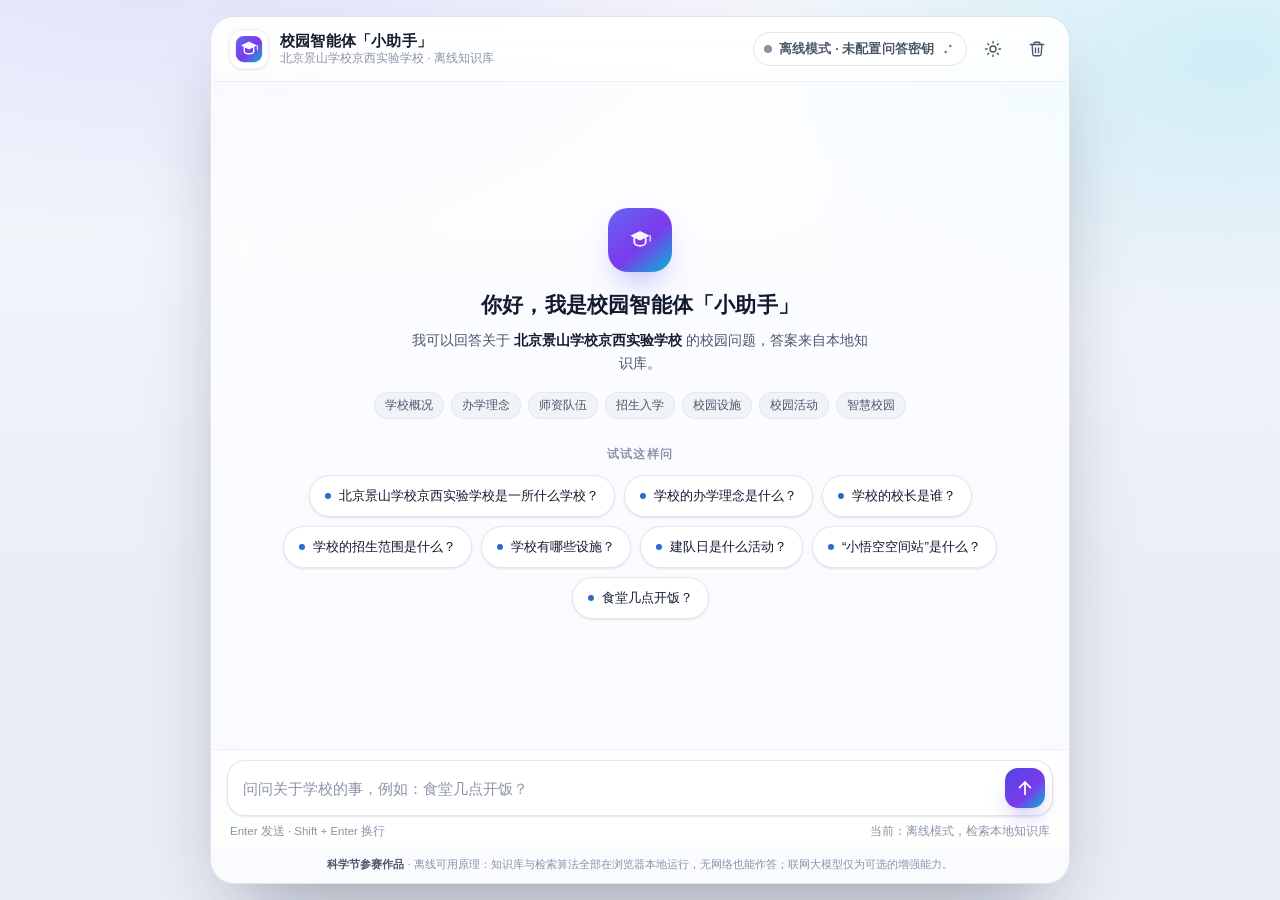
==== docs/index.html @ 0a1b8798 "feat: 新增完整的校园智能体「小助手」项目代码和文档" ====
<!doctype html>
<html lang="zh-CN">
<head>
  <meta charset="utf-8">
  <meta name="viewport" content="width=device-width, initial-scale=1, viewport-fit=cover">
  <meta name="color-scheme" content="light dark">
  <title>校园智能体「小助手」· 科学节演示</title>
  <meta name="description" content="校园智能体「小助手」：离线优先的校园问答演示，科学节参赛作品。">
  <!-- 内联 SVG favicon，无任何外部资源 -->
  <link rel="icon" href="data:image/svg+xml,%3Csvg%20xmlns='http://www.w3.org/2000/svg'%20viewBox='0%200%2032%2032'%3E%3Crect%20width='32'%20height='32'%20rx='9'%20fill='%234f46e5'/%3E%3Cpath%20d='M16%207%206.5%2011.6%2016%2016.2l9.5-4.6L16%207Z'%20fill='%23fff'/%3E%3Cpath%20d='M10.5%2014v4.1c0%201.9%202.5%203.4%205.5%203.4s5.5-1.5%205.5-3.4V14'%20fill='none'%20stroke='%23fff'%20stroke-width='1.6'%20stroke-linecap='round'/%3E%3C/svg%3E">
  <link rel="stylesheet" href="assets/app.css">
</head>
<body>

<!-- ============ 应用主体（桌面端居中卡片，移动端铺满） ============ -->
<div class="app" id="app">

  <!-- ---------- 品牌头 ---------- -->
  <header class="topbar">
    <div class="brand">
      <span class="logo" aria-hidden="true">
        <svg viewBox="0 0 32 32" width="28" height="28" role="img" aria-label="校园智能体标志">
          <defs>
            <linearGradient id="lgLogo" x1="0" y1="0" x2="1" y2="1">
              <stop offset="0" stop-color="#6366f1"/>
              <stop offset="0.55" stop-color="#7c3aed"/>
              <stop offset="1" stop-color="#06b6d4"/>
            </linearGradient>
          </defs>
          <rect x="1" y="1" width="30" height="30" rx="9" fill="url(#lgLogo)"/>
          <path d="M16 7.5 6.8 12l9.2 4.5 9.2-4.5L16 7.5Z" fill="#fff" fill-opacity=".96"/>
          <path d="M10.6 14.2v4c0 1.9 2.4 3.3 5.4 3.3s5.4-1.4 5.4-3.3v-4" fill="none" stroke="#fff" stroke-width="1.6" stroke-linecap="round" stroke-linejoin="round" stroke-opacity=".96"/>
          <path d="M25.6 12.2v4.6" stroke="#fff" stroke-width="1.6" stroke-linecap="round" stroke-opacity=".75"/>
        </svg>
      </span>
      <span class="brand-text">
        <strong class="brand-name">校园智能体「小助手」</strong>
        <span class="brand-sub" id="brandSub">正在读取知识库…</span>
      </span>
    </div>

    <div class="top-actions">
      <!-- 模式徽章：点击打开设置面板（演示重点） -->
      <button class="badge" id="modeBadge" data-status="no_key" type="button"
              title="点击填写 API Key / 查看联网状态" aria-haspopup="dialog">
        <span class="dot" aria-hidden="true"></span>
        <span class="badge-text" id="modeBadgeText">离线模式 · 未配置问答密钥</span>
        <svg class="badge-cog" viewBox="0 0 24 24" width="14" height="14" aria-hidden="true">
          <path d="M4 7h9"/><path d="M19 7h1"/><circle cx="16" cy="7" r="2.2"/>
          <path d="M4 17h1"/><path d="M11 17h9"/><circle cx="8" cy="17" r="2.2"/>
        </svg>
      </button>

      <button class="icon-btn" id="themeBtn" type="button" title="切换主题" aria-label="切换深浅主题">
        <svg class="ico-sun" viewBox="0 0 24 24" width="18" height="18" aria-hidden="true">
          <circle cx="12" cy="12" r="4"/>
          <path d="M12 2v2M12 20v2M4.9 4.9l1.4 1.4M17.7 17.7l1.4 1.4M2 12h2M20 12h2M4.9 19.1l1.4-1.4M17.7 6.3l1.4-1.4"/>
        </svg>
        <svg class="ico-moon" viewBox="0 0 24 24" width="18" height="18" aria-hidden="true">
          <path d="M21 12.8A9 9 0 1 1 11.2 3a7 7 0 0 0 9.8 9.8Z"/>
        </svg>
      </button>

      <button class="icon-btn" id="clearBtn" type="button" title="清空对话" aria-label="清空对话">
        <svg viewBox="0 0 24 24" width="18" height="18" aria-hidden="true">
          <path d="M3 6h18"/><path d="M8 6V4.5A1.5 1.5 0 0 1 9.5 3h5A1.5 1.5 0 0 1 16 4.5V6"/>
          <path d="M18.5 6l-.9 13.1A2 2 0 0 1 15.6 21H8.4a2 2 0 0 1-2-1.9L5.5 6"/>
          <path d="M10 10.5v6.5M14 10.5v6.5"/>
        </svg>
      </button>
    </div>
  </header>

  <!-- ---------- 环境提示条（file:// 或引擎缺失时出现，可关闭） ---------- -->
  <div class="banner" id="envBanner" hidden>
    <svg class="banner-ico" viewBox="0 0 24 24" width="16" height="16" aria-hidden="true">
      <circle cx="12" cy="12" r="9"/><path d="M12 8h.01"/><path d="M12 12v4.5"/>
    </svg>
    <span class="banner-text" id="envBannerText"></span>
    <button class="banner-close" id="envBannerClose" type="button" aria-label="关闭提示">
      <svg viewBox="0 0 24 24" width="14" height="14" aria-hidden="true">
        <path d="M18 6 6 18M6 6l12 12"/>
      </svg>
    </button>
  </div>

  <!-- ---------- 消息流 ---------- -->
  <main class="stream" id="stream" aria-live="polite" aria-label="对话消息">

    <!-- 空状态：欢迎卡 + 快捷提问 -->
    <section class="empty" id="empty">
      <div class="welcome">
        <span class="welcome-mark" aria-hidden="true">
          <svg viewBox="0 0 32 32" width="34" height="34">
            <path d="M16 7.5 6.8 12l9.2 4.5 9.2-4.5L16 7.5Z" fill="currentColor" fill-opacity=".95"/>
            <path d="M10.6 14.2v4c0 1.9 2.4 3.3 5.4 3.3s5.4-1.4 5.4-3.3v-4" fill="none" stroke="currentColor" stroke-width="1.7" stroke-linecap="round" stroke-linejoin="round" stroke-opacity=".95"/>
            <path d="M25.6 12.2v4.6" stroke="currentColor" stroke-width="1.7" stroke-linecap="round" stroke-opacity=".7"/>
          </svg>
        </span>
        <h1 class="welcome-title">你好，我是校园智能体「小助手」</h1>
        <p class="welcome-sub" id="welcomeSub">我可以回答关于学校的校园问题，答案都来自本地知识库。</p>
        <div class="welcome-tags" id="welcomeTags"></div>
      </div>

      <div class="quick-wrap">
        <div class="quick-title">试试这样问</div>
        <div class="quick-list" id="quickList"></div>
      </div>
    </section>

    <!-- 消息容器 -->
    <div class="messages" id="messages"></div>
  </main>

  <!-- ---------- 输入区 ---------- -->
  <form class="composer" id="composer" autocomplete="off">
    <div class="input-wrap">
      <textarea id="input" rows="1" placeholder="问问关于学校的事，例如：食堂几点开饭？"
                aria-label="输入你的问题" maxlength="500"></textarea>
      <button class="send-btn" id="sendBtn" type="submit" title="发送" aria-label="发送">
        <svg viewBox="0 0 24 24" width="20" height="20" aria-hidden="true">
          <path d="M12 19.5V5"/><path d="m5.5 11.5 6.5-6.5 6.5 6.5"/>
        </svg>
      </button>
    </div>
    <div class="composer-hint">
      <span class="hint-keys">Enter 发送 · Shift + Enter 换行</span>
      <span class="hint-mode" id="composerHint"></span>
    </div>
  </form>

  <!-- ---------- 页脚 ---------- -->
  <footer class="foot">
    <span><strong>科学节参赛作品</strong> · 离线可用原理：知识库与检索算法全部在浏览器本地运行，无网络也能作答；联网大模型仅为可选的增强能力。</span>
  </footer>
</div>

<!-- ============ 设置面板 ============ -->
<div class="scrim" id="scrim" aria-hidden="true"></div>

<aside class="panel" id="panel" aria-hidden="true" aria-labelledby="panelTitle">
  <header class="panel-head">
    <h2 class="panel-title" id="panelTitle">联网大模型设置</h2>
    <button class="icon-btn" id="panelClose" type="button" aria-label="关闭设置">
      <svg viewBox="0 0 24 24" width="18" height="18" aria-hidden="true">
        <path d="M18 6 6 18M6 6l12 12"/>
      </svg>
    </button>
  </header>

  <div class="panel-body">
    <div class="panel-status" id="panelStatus"></div>

    <label class="field" for="keyInput">
      <span class="field-label">API Key</span>
      <span class="field-input">
        <input id="keyInput" type="password" autocomplete="off" spellcheck="false"
               placeholder="sk-xxxxxxxxxxxxxxxx" aria-describedby="keyHint">
        <button class="ghost-btn" id="keyReveal" type="button" aria-label="显示或隐藏密钥">
          <svg class="ico-eye" viewBox="0 0 24 24" width="16" height="16" aria-hidden="true">
            <path d="M2 12s3.6-7 10-7 10 7 10 7-3.6 7-10 7-10-7-10-7Z"/><circle cx="12" cy="12" r="3"/>
          </svg>
          <svg class="ico-eye-off" viewBox="0 0 24 24" width="16" height="16" aria-hidden="true">
            <path d="M17.9 17.9A9.8 9.8 0 0 1 12 19c-6.4 0-10-7-10-7a18 18 0 0 1 4.2-5"/>
            <path d="M9.9 4.3A9.6 9.6 0 0 1 12 4c6.4 0 10 7 10 7a18 18 0 0 1-3 3.9"/>
            <path d="M9.9 9.9a3 3 0 0 0 4.2 4.2"/><path d="M3 3l18 18"/>
          </svg>
        </button>
      </span>
    </label>

    <p class="field-hint" id="keyHint">
      Key 只保存在<strong>本机浏览器</strong>（localStorage），不会上传到任何服务器或第三方。
      仅当你点击「测试连接」或发起联网提问时，它才会随该次请求发送给你配置的大模型服务。
    </p>

    <div class="panel-actions">
      <button class="btn btn-primary" id="keyTest" type="button">测试连接</button>
      <button class="btn btn-ghost" id="keyClear" type="button">清除</button>
    </div>

    <div class="probe" id="probeResult" hidden></div>

    <div class="panel-note">
      <p class="note-title">关于两种模式</p>
      <ul class="note-list">
        <li><b>离线模式</b>：检索本地知识库作答，速度快、完全离线，答案带出处与核实标记。</li>
        <li><b>在线模式</b>：把知识库检索结果作为上下文交给大模型润色/补充，适合知识库没有覆盖的问题。</li>
      </ul>
      <p class="note-foot">未通过的密钥不会启用在线模式，徽章会保持灰色或橙色。</p>
    </div>
  </div>
</aside>

<noscript>
  <div class="noscript">本演示需要启用 JavaScript 才能运行。</div>
</noscript>

<!-- 引擎脚本：按契约挂载全局对象；文件缺失或因 file:// 加载失败时页面会优雅降级 -->
<script src="assets/engine-js.js"></script>
<script src="assets/llm-js.js"></script>
<script src="assets/app.js"></script>
</body>
</html>
---- docs/assets/app.css ----
/* ==========================================================================
   校园智能体「小助手」· 演示界面样式
   纯静态、零外部依赖：系统字体栈 + 内联 SVG，无 CDN / 图标字体 / 网络图片
   ========================================================================== */

/* --------------------------------------------------------------------------
   1. 主题变量
   -------------------------------------------------------------------------- */
:root {
  color-scheme: light;

  --bg-0: #e9edf7;
  --bg-1: #f8f9fd;
  --glow-1: rgba(99, 102, 241, .20);
  --glow-2: rgba(6, 182, 212, .16);

  --card: rgba(255, 255, 255, .74);
  --card-solid: #ffffff;
  --surface-2: rgba(255, 255, 255, .62);
  --surface-3: rgba(17, 26, 46, .035);

  --text: #111a2e;
  --text-2: #4b556b;
  --text-3: #8a93a8;

  --line: rgba(17, 26, 46, .10);
  --line-soft: rgba(17, 26, 46, .06);

  --accent: #4f46e5;
  --accent-2: #7c3aed;
  --accent-soft: rgba(79, 70, 229, .10);
  --cyan: #0891b2;

  --ok: #0f9d58;
  --ok-soft: rgba(15, 157, 88, .12);
  --warn: #c2410c;
  --warn-soft: rgba(234, 88, 12, .12);
  --danger: #dc2626;

  --bubble-a: #4f46e5;
  --bubble-b: #7c3aed;

  --shadow-sm: 0 1px 2px rgba(16, 24, 43, .06), 0 1px 3px rgba(16, 24, 43, .05);
  --shadow-md: 0 14px 34px -14px rgba(16, 24, 43, .26);
  --shadow-lg: 0 40px 80px -30px rgba(16, 24, 43, .40);

  --radius: 18px;
  --radius-sm: 12px;
  --radius-lg: 24px;

  --ease: cubic-bezier(.22, .61, .36, 1);
}

/* 深色主题：手动切换时使用 */
:root[data-theme="dark"] {
  color-scheme: dark;

  --bg-0: #05080f;
  --bg-1: #0c1224;
  --glow-1: rgba(99, 102, 241, .30);
  --glow-2: rgba(34, 211, 238, .16);

  --card: rgba(16, 22, 39, .72);
  --card-solid: #121a2e;
  --surface-2: rgba(255, 255, 255, .055);
  --surface-3: rgba(255, 255, 255, .04);

  --text: #e9edf8;
  --text-2: #a7b2c9;
  --text-3: #7b86a0;

  --line: rgba(255, 255, 255, .11);
  --line-soft: rgba(255, 255, 255, .06);

  --accent: #8f90fb;
  --accent-2: #a78bfa;
  --accent-soft: rgba(143, 144, 251, .14);
  --cyan: #22d3ee;

  --ok: #34d399;
  --ok-soft: rgba(52, 211, 153, .14);
  --warn: #fb923c;
  --warn-soft: rgba(251, 146, 60, .14);
  --danger: #f87171;

  --shadow-sm: 0 1px 2px rgba(0, 0, 0, .4);
  --shadow-md: 0 14px 34px -14px rgba(0, 0, 0, .66);
  --shadow-lg: 0 40px 80px -30px rgba(0, 0, 0, .8);
}

/* 跟随系统（用户未手动指定时） */
@media (prefers-color-scheme: dark) {
  :root:not([data-theme="light"]) {
    color-scheme: dark;

    --bg-0: #05080f;
    --bg-1: #0c1224;
    --glow-1: rgba(99, 102, 241, .30);
    --glow-2: rgba(34, 211, 238, .16);

    --card: rgba(16, 22, 39, .72);
    --card-solid: #121a2e;
    --surface-2: rgba(255, 255, 255, .055);
    --surface-3: rgba(255, 255, 255, .04);

    --text: #e9edf8;
    --text-2: #a7b2c9;
    --text-3: #7b86a0;

    --line: rgba(255, 255, 255, .11);
    --line-soft: rgba(255, 255, 255, .06);

    --accent: #8f90fb;
    --accent-2: #a78bfa;
    --accent-soft: rgba(143, 144, 251, .14);
    --cyan: #22d3ee;

    --ok: #34d399;
    --ok-soft: rgba(52, 211, 153, .14);
    --warn: #fb923c;
    --warn-soft: rgba(251, 146, 60, .14);
    --danger: #f87171;

    --shadow-sm: 0 1px 2px rgba(0, 0, 0, .4);
    --shadow-md: 0 14px 34px -14px rgba(0, 0, 0, .66);
    --shadow-lg: 0 40px 80px -30px rgba(0, 0, 0, .8);
  }
}

/* --------------------------------------------------------------------------
   2. 基础
   -------------------------------------------------------------------------- */
*, *::before, *::after { box-sizing: border-box; }

html, body { height: 100%; }

body {
  margin: 0;
  font-family: -apple-system, BlinkMacSystemFont, "Segoe UI", "PingFang SC",
               "Hiragino Sans GB", "Microsoft YaHei", "Noto Sans SC",
               "Source Han Sans SC", "WenQuanYi Micro Hei", Roboto, Helvetica, Arial, sans-serif;
  font-size: 15px;
  line-height: 1.65;
  color: var(--text);
  -webkit-font-smoothing: antialiased;
  -moz-osx-font-smoothing: grayscale;
  text-rendering: optimizeLegibility;

  background-color: var(--bg-0);
  background-image:
    radial-gradient(1100px 560px at 12% -12%, var(--glow-1), transparent 62%),
    radial-gradient(880px 480px at 96% 6%, var(--glow-2), transparent 58%),
    linear-gradient(180deg, var(--bg-1), var(--bg-0) 68%);
  background-attachment: fixed;

  display: flex;
  align-items: center;
  justify-content: center;
  padding: 16px;
}

svg { display: block; }
button { font: inherit; color: inherit; }
input, textarea, button { font-family: inherit; }

::selection { background: var(--accent-soft); }

/* 细腻滚动条 */
.stream { scrollbar-width: thin; scrollbar-color: var(--line) transparent; }
.stream::-webkit-scrollbar,
.quick-list::-webkit-scrollbar,
.cand-list::-webkit-scrollbar { width: 8px; height: 8px; }
.stream::-webkit-scrollbar-thumb,
.quick-list::-webkit-scrollbar-thumb,
.cand-list::-webkit-scrollbar-thumb {
  background: var(--line);
  border-radius: 99px;
}
.stream::-webkit-scrollbar-track,
.quick-list::-webkit-scrollbar-track { background: transparent; }

:focus-visible { outline: 2px solid var(--accent); outline-offset: 2px; border-radius: 6px; }

/* --------------------------------------------------------------------------
   3. 应用外壳
   -------------------------------------------------------------------------- */
.app {
  position: relative;
  display: flex;
  flex-direction: column;
  width: 100%;
  max-width: 860px;
  height: min(100dvh - 32px, 940px);
  background: var(--card);
  border: 1px solid var(--line);
  border-radius: var(--radius-lg);
  box-shadow: var(--shadow-lg);
  -webkit-backdrop-filter: blur(24px) saturate(160%);
  backdrop-filter: blur(24px) saturate(160%);
  overflow: hidden;
}

/* --------------------------------------------------------------------------
   4. 顶部品牌头
   -------------------------------------------------------------------------- */
.topbar {
  flex: 0 0 auto;
  display: flex;
  align-items: center;
  justify-content: space-between;
  gap: 12px;
  padding: 12px 14px 12px 18px;
  border-bottom: 1px solid var(--line-soft);
  background: linear-gradient(180deg, var(--surface-2), transparent);
  -webkit-backdrop-filter: blur(12px);
  backdrop-filter: blur(12px);
  z-index: 3;
}

.brand { display: flex; align-items: center; gap: 11px; min-width: 0; }

.logo {
  flex: 0 0 auto;
  display: grid;
  place-items: center;
  width: 40px; height: 40px;
  border-radius: 13px;
  background: var(--surface-2);
  border: 1px solid var(--line-soft);
  box-shadow: var(--shadow-sm);
}
.logo svg { border-radius: 9px; }

.brand-text { display: flex; flex-direction: column; min-width: 0; line-height: 1.3; }
.brand-name {
  font-size: 15px;
  font-weight: 700;
  letter-spacing: .2px;
  white-space: nowrap;
  overflow: hidden;
  text-overflow: ellipsis;
}
.brand-sub {
  font-size: 12px;
  color: var(--text-3);
  white-space: nowrap;
  overflow: hidden;
  text-overflow: ellipsis;
}

.top-actions { display: flex; align-items: center; gap: 8px; flex: 0 0 auto; }

/* --- 模式徽章 --- */
.badge {
  display: inline-flex;
  align-items: center;
  gap: 7px;
  height: 34px;
  padding: 0 11px 0 10px;
  border-radius: 99px;
  border: 1px solid var(--line);
  background: var(--surface-2);
  cursor: pointer;
  transition: transform .18s var(--ease), box-shadow .22s var(--ease), border-color .22s var(--ease);
  -webkit-backdrop-filter: blur(10px);
  backdrop-filter: blur(10px);
  white-space: nowrap;
}
.badge:hover { transform: translateY(-1px); box-shadow: var(--shadow-md); }

.badge-text { font-size: 12.5px; font-weight: 600; letter-spacing: .1px; }
.badge-cog { opacity: .5; flex: 0 0 auto; transition: opacity .2s; }
.badge:hover .badge-cog { opacity: .9; }

.badge .dot {
  width: 8px; height: 8px;
  border-radius: 50%;
  background: var(--text-3);
  flex: 0 0 auto;
}

/* 灰色：离线 */
.badge[data-status="no_key"],
.badge[data-status="unreachable"] {
  color: var(--text-2);
}
.badge[data-status="no_key"] .dot,
.badge[data-status="unreachable"] .dot { background: var(--text-3); }

/* 橙色：密钥无效 */
.badge[data-status="invalid_key"] {
  color: var(--warn);
  border-color: color-mix(in srgb, var(--warn) 38%, transparent);
  background: var(--warn-soft);
}
.badge[data-status="invalid_key"] .dot {
  background: var(--warn);
  box-shadow: 0 0 0 3px var(--warn-soft);
}

/* 绿色：在线（呼吸光点） */
.badge[data-status="ok"] {
  color: var(--ok);
  border-color: color-mix(in srgb, var(--ok) 40%, transparent);
  background: var(--ok-soft);
}
.badge[data-status="ok"] .dot {
  background: var(--ok);
  animation: breathe 2.4s ease-in-out infinite;
}

/* 检测中 */
.badge[data-status="probing"] { color: var(--text-2); }
.badge[data-status="probing"] .dot { background: var(--cyan); animation: breathe 1.1s ease-in-out infinite; }

@keyframes breathe {
  0%, 100% { box-shadow: 0 0 0 0 currentColor; opacity: 1; }
  50%      { box-shadow: 0 0 0 6px transparent; opacity: .62; }
}

/* --- 图标按钮 --- */
.icon-btn {
  display: grid;
  place-items: center;
  width: 36px; height: 36px;
  border-radius: 11px;
  border: 1px solid transparent;
  background: transparent;
  color: var(--text-2);
  cursor: pointer;
  transition: background .18s var(--ease), color .18s var(--ease), transform .18s var(--ease);
}
.icon-btn:hover { background: var(--surface-3); color: var(--text); }
.icon-btn:active { transform: scale(.94); }
.icon-btn svg { fill: none; stroke: currentColor; stroke-width: 1.8; stroke-linecap: round; stroke-linejoin: round; }

/* 主题按钮图标切换 */
.ico-moon { display: none; }
:root[data-theme="dark"] .ico-sun { display: none; }
:root[data-theme="dark"] .ico-moon { display: block; }
@media (prefers-color-scheme: dark) {
  :root:not([data-theme="light"]) .ico-sun { display: none; }
  :root:not([data-theme="light"]) .ico-moon { display: block; }
}

/* --------------------------------------------------------------------------
   5. 环境提示条
   -------------------------------------------------------------------------- */
.banner {
  flex: 0 0 auto;
  display: flex;
  align-items: flex-start;
  gap: 9px;
  padding: 10px 12px 10px 14px;
  font-size: 12.5px;
  line-height: 1.55;
  color: var(--warn);
  background: var(--warn-soft);
  border-bottom: 1px solid color-mix(in srgb, var(--warn) 22%, transparent);
}
.banner[hidden] { display: none; }
.banner-ico { flex: 0 0 auto; margin-top: 2px; fill: none; stroke: currentColor; stroke-width: 1.9; stroke-linecap: round; stroke-linejoin: round; }
.banner-text { flex: 1 1 auto; }
.banner-text code {
  font-family: ui-monospace, SFMono-Regular, Menlo, Consolas, monospace;
  font-size: 11.6px;
  padding: 1px 5px;
  margin: 0 1px;
  border-radius: 5px;
  background: color-mix(in srgb, var(--warn) 12%, transparent);
  color: inherit;
}
.banner-text b { font-weight: 700; }
.banner-close {
  flex: 0 0 auto;
  display: grid; place-items: center;
  width: 22px; height: 22px;
  border: 0; border-radius: 7px;
  background: transparent; cursor: pointer;
  color: inherit; opacity: .7;
}
.banner-close:hover { background: color-mix(in srgb, var(--warn) 18%, transparent); opacity: 1; }
.banner-close svg { fill: none; stroke: currentColor; stroke-width: 2; stroke-linecap: round; }

/* --------------------------------------------------------------------------
   6. 消息流
   -------------------------------------------------------------------------- */
.stream {
  flex: 1 1 auto;
  min-height: 0;
  overflow-y: auto;
  overflow-x: hidden;
  padding: 18px 18px 8px;
  scroll-behavior: smooth;
}

/* --- 空状态 --- */
.empty {
  display: flex;
  flex-direction: column;
  justify-content: center;
  gap: 26px;
  min-height: 100%;
  padding: 12px 2px 26px;
  animation: fadeUp .5s var(--ease) both;
}
.empty.hidden { display: none; }

.welcome { text-align: center; }

.welcome-mark {
  display: grid;
  place-items: center;
  width: 64px; height: 64px;
  margin: 0 auto 16px;
  border-radius: 20px;
  color: #fff;
  background: linear-gradient(140deg, #6366f1, #7c3aed 55%, #06b6d4);
  box-shadow: 0 18px 34px -16px rgba(99, 102, 241, .8);
}
.welcome-mark svg { fill: none; }

.welcome-title {
  margin: 0 0 8px;
  font-size: 21px;
  font-weight: 700;
  letter-spacing: .2px;
}
.welcome-sub {
  margin: 0 auto;
  max-width: 460px;
  font-size: 13.8px;
  color: var(--text-2);
}
.welcome-sub b { color: var(--text); font-weight: 600; }

.welcome-tags {
  display: flex;
  flex-wrap: wrap;
  justify-content: center;
  gap: 7px;
  margin-top: 16px;
}
.welcome-tag {
  font-size: 11.5px;
  color: var(--text-2);
  padding: 3px 10px;
  border-radius: 99px;
  background: var(--surface-3);
  border: 1px solid var(--line-soft);
}

/* --- 快捷提问 --- */
.quick-wrap { text-align: center; }
.quick-title {
  font-size: 11.5px;
  font-weight: 600;
  letter-spacing: .12em;
  text-transform: uppercase;
  color: var(--text-3);
  margin-bottom: 11px;
}
.quick-list {
  display: flex;
  flex-wrap: wrap;
  justify-content: center;
  gap: 9px;
}
.quick {
  display: inline-flex;
  align-items: center;
  gap: 8px;
  padding: 9px 15px;
  border-radius: 99px;
  border: 1px solid var(--line);
  background: var(--card-solid);
  box-shadow: var(--shadow-sm);
  font-size: 13.4px;
  color: var(--text);
  cursor: pointer;
  transition: transform .18s var(--ease), box-shadow .22s var(--ease), border-color .22s var(--ease), color .18s var(--ease);
}
.quick::before {
  content: "";
  width: 6px; height: 6px;
  border-radius: 50%;
  background: linear-gradient(140deg, var(--accent), var(--cyan));
  flex: 0 0 auto;
}
.quick:hover {
  transform: translateY(-2px);
  border-color: color-mix(in srgb, var(--accent) 42%, transparent);
  box-shadow: var(--shadow-md);
  color: var(--accent);
}
.quick:active { transform: translateY(0); }

/* --------------------------------------------------------------------------
   7. 消息气泡
   -------------------------------------------------------------------------- */
.messages { display: flex; flex-direction: column; gap: 18px; padding-bottom: 6px; }

.msg {
  display: flex;
  gap: 10px;
  max-width: 100%;
  animation: fadeUp .42s var(--ease) both;
}
.msg-user { flex-direction: row-reverse; }

.avatar {
  flex: 0 0 auto;
  display: grid;
  place-items: center;
  width: 32px; height: 32px;
  margin-top: 2px;
  border-radius: 11px;
  color: #fff;
  background: linear-gradient(140deg, #6366f1, #7c3aed 60%, #06b6d4);
  box-shadow: 0 8px 18px -10px rgba(99, 102, 241, .9);
}
.avatar svg { fill: none; }
.avatar.avatar-plain {
  color: var(--text-2);
  background: var(--surface-3);
  box-shadow: none;
  border: 1px solid var(--line-soft);
}

.bubble {
  position: relative;
  min-width: 0;
  max-width: 100%;
  padding: 13px 16px;
  border-radius: var(--radius);
  font-size: 14.4px;
  line-height: 1.72;
  overflow-wrap: anywhere;
}

/* 用户气泡 */
.msg-user .bubble {
  max-width: min(78%, 560px);
  color: #fff;
  background: linear-gradient(135deg, var(--bubble-a), var(--bubble-b));
  border-bottom-right-radius: 6px;
  box-shadow: 0 10px 26px -14px rgba(79, 70, 229, .85);
}

/* 助手气泡 */
.msg-assistant .bubble {
  max-width: min(88%, 620px);
  background: var(--card-solid);
  border: 1px solid var(--line-soft);
  border-bottom-left-radius: 6px;
  box-shadow: var(--shadow-sm);
}

/* 强调（markdown-lite 的【】） */
.bubble .em {
  color: var(--accent);
  font-weight: 600;
  padding: 0 1px;
}

/* 光标 */
.cursor {
  display: inline-block;
  width: 2px;
  height: 1.05em;
  margin-left: 1px;
  vertical-align: -0.16em;
  background: var(--accent);
  border-radius: 2px;
  animation: blink 1s steps(2, start) infinite;
}
@keyframes blink { 0%, 100% { opacity: 1; } 50% { opacity: 0; } }

/* 加载态：三点跳动 */
.loading { display: inline-flex; align-items: center; gap: 9px; color: var(--text-2); font-size: 13.5px; }
.dots { display: inline-flex; gap: 4px; }
.dots i {
  width: 6px; height: 6px;
  border-radius: 50%;
  background: var(--accent);
  animation: dotJump 1.05s infinite ease-in-out;
}
.dots i:nth-child(2) { animation-delay: .16s; }
.dots i:nth-child(3) { animation-delay: .32s; }
@keyframes dotJump {
  0%, 80%, 100% { transform: translateY(0); opacity: .45; }
  40%           { transform: translateY(-4px); opacity: 1; }
}

/* 提示行（notice） */
.notice {
  display: flex;
  align-items: flex-start;
  gap: 7px;
  margin-top: 11px;
  padding: 8px 11px;
  border-radius: var(--radius-sm);
  background: var(--surface-3);
  border: 1px solid var(--line-soft);
  font-size: 12.6px;
  color: var(--text-2);
  line-height: 1.55;
}
.notice svg { flex: 0 0 auto; margin-top: 2px; fill: none; stroke: currentColor; stroke-width: 1.9; stroke-linecap: round; }

/* --------------------------------------------------------------------------
   8. 来源卡片
   -------------------------------------------------------------------------- */
.src-card {
  margin-top: 13px;
  padding: 11px 13px;
  border-radius: var(--radius-sm);
  background: var(--surface-3);
  border: 1px solid var(--line-soft);
}
/* 未核实：显著警示 */
.src-card.unverified {
  background: var(--warn-soft);
  border-color: color-mix(in srgb, var(--warn) 32%, transparent);
}

.src-chips { display: flex; flex-wrap: wrap; gap: 6px; margin-bottom: 9px; }

.chip {
  display: inline-flex;
  align-items: center;
  gap: 4px;
  padding: 2px 9px;
  height: 21px;
  border-radius: 99px;
  font-size: 11.5px;
  font-weight: 600;
  letter-spacing: .15px;
  white-space: nowrap;
  border: 1px solid transparent;
}
.chip svg { fill: none; stroke: currentColor; stroke-width: 2; stroke-linecap: round; stroke-linejoin: round; }

.chip-cat      { color: var(--text-2); background: var(--surface-2); border-color: var(--line); }
.chip-online   { color: var(--accent); background: var(--accent-soft); }
.chip-verified { color: var(--ok); background: var(--ok-soft); }
.chip-warn     { color: var(--warn); background: color-mix(in srgb, var(--warn) 16%, transparent); }
.chip-conf-high { color: var(--ok); background: var(--ok-soft); }
.chip-conf-mid  { color: var(--accent); background: var(--accent-soft); }
.chip-conf-low  { color: var(--text-2); background: var(--surface-2); border-color: var(--line); }

.src-body {
  display: flex;
  align-items: flex-start;
  gap: 8px;
  font-size: 12.4px;
  color: var(--text-2);
  line-height: 1.55;
}
.src-body svg { flex: 0 0 auto; margin-top: 2.5px; fill: none; stroke: currentColor; stroke-width: 1.7; stroke-linecap: round; stroke-linejoin: round; opacity: .8; }
.src-label { font-weight: 600; color: var(--text-3); flex: 0 0 auto; }

/* --------------------------------------------------------------------------
   9. 检索详情（可折叠）
   -------------------------------------------------------------------------- */
.trace {
  margin-top: 9px;
  border-radius: var(--radius-sm);
  border: 1px dashed var(--line);
  background: transparent;
  font-size: 12.4px;
  overflow: hidden;
}
.trace > summary {
  display: flex;
  align-items: center;
  gap: 6px;
  padding: 8px 12px;
  cursor: pointer;
  color: var(--text-3);
  font-weight: 600;
  list-style: none;
  user-select: none;
  transition: color .18s var(--ease), background .18s var(--ease);
}
.trace > summary::-webkit-details-marker { display: none; }
.trace > summary:hover { color: var(--text-2); background: var(--surface-3); }
.trace > summary svg { fill: none; stroke: currentColor; stroke-width: 2; stroke-linecap: round; stroke-linejoin: round; transition: transform .24s var(--ease); }
.trace[open] > summary svg { transform: rotate(180deg); }

.trace-body { padding: 4px 12px 11px; display: flex; flex-direction: column; gap: 9px; }
.trace-row { display: flex; gap: 8px; align-items: flex-start; }
.trace-key { flex: 0 0 52px; color: var(--text-3); font-weight: 600; }
.trace-val { flex: 1 1 auto; min-width: 0; color: var(--text-2); }

.terms { display: flex; flex-wrap: wrap; gap: 5px; }
.term {
  padding: 1px 8px;
  border-radius: 6px;
  background: var(--accent-soft);
  color: var(--accent);
  font-weight: 600;
  font-size: 11.8px;
}
.term-empty { color: var(--text-3); }

.trace-cands { display: flex; flex-direction: column; gap: 5px; width: 100%; }
.trace-cand { display: flex; align-items: center; gap: 8px; }
.trace-cand .q { flex: 1 1 auto; min-width: 0; overflow: hidden; text-overflow: ellipsis; white-space: nowrap; }
.trace-cand .bar {
  flex: 0 0 54px;
  height: 4px;
  border-radius: 99px;
  background: var(--line);
  overflow: hidden;
}
.trace-cand .bar i { display: block; height: 100%; border-radius: 99px; background: linear-gradient(90deg, var(--accent), var(--cyan)); }
.trace-cand .cov { flex: 0 0 40px; text-align: right; font-variant-numeric: tabular-nums; color: var(--text-3); }

/* --------------------------------------------------------------------------
   10. 候选追问 / 升级引导
   -------------------------------------------------------------------------- */
.candidates { margin-top: 13px; }
.cand-title {
  display: flex; align-items: center; gap: 6px;
  font-size: 12.4px; font-weight: 600; color: var(--text-2);
  margin-bottom: 8px;
}
.cand-title svg { fill: none; stroke: currentColor; stroke-width: 1.9; stroke-linecap: round; stroke-linejoin: round; }

.cand-list { display: flex; flex-direction: column; gap: 7px; }

.cand {
  display: flex;
  align-items: center;
  gap: 10px;
  width: 100%;
  text-align: left;
  padding: 9px 12px;
  border-radius: var(--radius-sm);
  border: 1px solid var(--line);
  background: var(--card-solid);
  color: var(--text);
  font-size: 13.4px;
  cursor: pointer;
  transition: transform .16s var(--ease), border-color .2s var(--ease), box-shadow .2s var(--ease);
}
.cand:hover {
  transform: translateX(2px);
  border-color: color-mix(in srgb, var(--accent) 45%, transparent);
  box-shadow: var(--shadow-sm);
}
.cand-q { flex: 1 1 auto; min-width: 0; overflow: hidden; text-overflow: ellipsis; white-space: nowrap; }
.cand-cov {
  flex: 0 0 auto;
  font-size: 11.5px;
  font-weight: 600;
  color: var(--accent);
  background: var(--accent-soft);
  padding: 1px 8px;
  border-radius: 99px;
  font-variant-numeric: tabular-nums;
}
.cand-arrow { flex: 0 0 auto; opacity: .35; }
.cand-arrow svg { fill: none; stroke: currentColor; stroke-width: 2; stroke-linecap: round; stroke-linejoin: round; }

/* 升级到联网大模型 */
.upgrade {
  margin-top: 13px;
  padding-top: 13px;
  border-top: 1px dashed var(--line);
}
.btn-upgrade {
  display: inline-flex;
  align-items: center;
  gap: 9px;
  width: 100%;
  justify-content: center;
  padding: 11px 16px;
  border-radius: var(--radius-sm);
  border: 1px solid transparent;
  color: #fff;
  font-size: 13.8px;
  font-weight: 650;
  cursor: pointer;
  background: linear-gradient(135deg, #4f46e5, #7c3aed 52%, #0891b2);
  box-shadow: 0 14px 28px -16px rgba(79, 70, 229, .95);
  transition: transform .18s var(--ease), box-shadow .24s var(--ease), filter .2s var(--ease);
}
.btn-upgrade:hover { transform: translateY(-2px); box-shadow: 0 20px 34px -16px rgba(79, 70, 229, 1); filter: saturate(1.1); }
.btn-upgrade:active { transform: translateY(0); }
.btn-upgrade svg { fill: none; stroke: currentColor; stroke-width: 1.9; stroke-linecap: round; stroke-linejoin: round; }
.btn-upgrade[disabled] { opacity: .6; cursor: default; transform: none; }
.upgrade-hint { margin: 8px 2px 0; font-size: 11.8px; color: var(--text-3); text-align: center; }

/* --------------------------------------------------------------------------
   11. 错误气泡
   -------------------------------------------------------------------------- */
.msg-assistant .bubble.bubble-error {
  background: var(--warn-soft);
  border-color: color-mix(in srgb, var(--warn) 34%, transparent);
}
.err-title { display: flex; align-items: center; gap: 7px; font-weight: 650; color: var(--warn); margin-bottom: 5px; font-size: 13.6px; }
.err-title svg { fill: none; stroke: currentColor; stroke-width: 1.9; stroke-linecap: round; stroke-linejoin: round; }
.err-body { font-size: 13.4px; color: var(--text-2); }
.err-body code {
  font-family: ui-monospace, SFMono-Regular, Menlo, Consolas, monospace;
  font-size: 12.2px;
  padding: 1px 6px;
  border-radius: 6px;
  background: var(--surface-2);
  border: 1px solid var(--line-soft);
  color: var(--text);
}
.err-actions { margin-top: 10px; display: flex; gap: 8px; flex-wrap: wrap; }
.btn-sm {
  padding: 6px 12px;
  border-radius: 9px;
  border: 1px solid var(--line);
  background: var(--card-solid);
  font-size: 12.6px;
  cursor: pointer;
  transition: border-color .2s, color .2s, transform .16s;
}
.btn-sm:hover { border-color: color-mix(in srgb, var(--accent) 45%, transparent); color: var(--accent); transform: translateY(-1px); }

/* --------------------------------------------------------------------------
   12. 输入区
   -------------------------------------------------------------------------- */
.composer {
  flex: 0 0 auto;
  padding: 10px 16px 8px;
  border-top: 1px solid var(--line-soft);
  background: linear-gradient(0deg, var(--surface-2), transparent);
  -webkit-backdrop-filter: blur(12px);
  backdrop-filter: blur(12px);
}

.input-wrap {
  display: flex;
  align-items: flex-end;
  gap: 9px;
  padding: 7px 7px 7px 15px;
  border-radius: var(--radius);
  border: 1px solid var(--line);
  background: var(--card-solid);
  box-shadow: var(--shadow-sm);
  transition: border-color .2s var(--ease), box-shadow .2s var(--ease);
}
.input-wrap:focus-within {
  border-color: color-mix(in srgb, var(--accent) 55%, transparent);
  box-shadow: 0 0 0 4px var(--accent-soft), var(--shadow-sm);
}

#input {
  flex: 1 1 auto;
  min-width: 0;
  border: 0;
  outline: 0;
  resize: none;
  background: transparent;
  color: var(--text);
  font-size: 14.5px;
  line-height: 1.6;
  padding: 6px 0;
  max-height: 168px;
  overflow-y: auto;
}
#input::placeholder { color: var(--text-3); }

.send-btn {
  flex: 0 0 auto;
  display: grid;
  place-items: center;
  width: 40px; height: 40px;
  border-radius: 13px;
  border: 0;
  color: #fff;
  cursor: pointer;
  background: linear-gradient(135deg, #4f46e5, #7c3aed 60%, #06b6d4);
  box-shadow: 0 12px 24px -12px rgba(79, 70, 229, .95);
  transition: transform .18s var(--ease), box-shadow .22s var(--ease), filter .2s var(--ease), opacity .2s;
}
.send-btn svg { fill: none; stroke: currentColor; stroke-width: 2.1; stroke-linecap: round; stroke-linejoin: round; }
.send-btn:hover { transform: translateY(-2px) scale(1.03); }
.send-btn:active { transform: scale(.95); }
.send-btn:disabled, .composer.busy .send-btn {
  opacity: .5;
  cursor: default;
  transform: none;
  filter: grayscale(.35);
}

.composer-hint {
  display: flex;
  align-items: center;
  justify-content: space-between;
  gap: 10px;
  padding: 6px 3px 0;
  font-size: 11.5px;
  color: var(--text-3);
}
.hint-mode { text-align: right; }

/* --------------------------------------------------------------------------
   13. 页脚
   -------------------------------------------------------------------------- */
.foot {
  flex: 0 0 auto;
  padding: 7px 18px 11px;
  font-size: 11px;
  line-height: 1.5;
  color: var(--text-3);
  text-align: center;
}
.foot strong { color: var(--text-2); font-weight: 650; }

/* --------------------------------------------------------------------------
   14. 设置面板
   -------------------------------------------------------------------------- */
.scrim {
  position: fixed;
  inset: 0;
  z-index: 40;
  background: rgba(8, 12, 24, .42);
  -webkit-backdrop-filter: blur(3px);
  backdrop-filter: blur(3px);
  opacity: 0;
  visibility: hidden;
  transition: opacity .26s var(--ease), visibility .26s;
}
.scrim.open { opacity: 1; visibility: visible; }

.panel {
  position: fixed;
  top: 0; right: 0;
  z-index: 50;
  display: flex;
  flex-direction: column;
  width: min(392px, 100%);
  height: 100%;
  background: var(--card-solid);
  border-left: 1px solid var(--line);
  box-shadow: var(--shadow-lg);
  transform: translateX(102%);
  visibility: hidden;
  transition: transform .32s var(--ease), visibility .32s;
}
.panel.open { transform: translateX(0); visibility: visible; }

.panel-head {
  flex: 0 0 auto;
  display: flex;
  align-items: center;
  justify-content: space-between;
  gap: 12px;
  padding: 16px 16px 14px 20px;
  border-bottom: 1px solid var(--line-soft);
}
.panel-title { margin: 0; font-size: 16px; font-weight: 700; letter-spacing: .2px; }

.panel-body { flex: 1 1 auto; overflow-y: auto; padding: 18px 20px 28px; }

.panel-status {
  display: flex;
  align-items: center;
  gap: 8px;
  padding: 9px 12px;
  margin-bottom: 16px;
  border-radius: var(--radius-sm);
  font-size: 12.6px;
  font-weight: 600;
  background: var(--surface-3);
  border: 1px solid var(--line-soft);
  color: var(--text-2);
}
.panel-status .dot { width: 8px; height: 8px; border-radius: 50%; background: var(--text-3); flex: 0 0 auto; }
.panel-status[data-status="ok"] { color: var(--ok); background: var(--ok-soft); border-color: color-mix(in srgb, var(--ok) 30%, transparent); }
.panel-status[data-status="ok"] .dot { background: var(--ok); animation: breathe 2.4s ease-in-out infinite; }
.panel-status[data-status="invalid_key"] { color: var(--warn); background: var(--warn-soft); border-color: color-mix(in srgb, var(--warn) 30%, transparent); }
.panel-status[data-status="invalid_key"] .dot { background: var(--warn); }
.panel-status[data-status="probing"] .dot { background: var(--cyan); animation: breathe 1.1s ease-in-out infinite; }

.field { display: block; }
.field-label { display: block; font-size: 12.4px; font-weight: 650; color: var(--text-2); margin-bottom: 7px; letter-spacing: .1px; }

.field-input {
  display: flex;
  align-items: center;
  gap: 6px;
  padding: 3px 6px 3px 13px;
  border-radius: var(--radius-sm);
  border: 1px solid var(--line);
  background: var(--surface-3);
  transition: border-color .2s var(--ease), box-shadow .2s var(--ease);
}
.field-input:focus-within {
  border-color: color-mix(in srgb, var(--accent) 55%, transparent);
  box-shadow: 0 0 0 4px var(--accent-soft);
}
#keyInput {
  flex: 1 1 auto;
  min-width: 0;
  border: 0;
  outline: 0;
  background: transparent;
  color: var(--text);
  font-size: 13.6px;
  padding: 9px 0;
  font-family: ui-monospace, SFMono-Regular, Menlo, Consolas, monospace;
}
#keyInput::placeholder { color: var(--text-3); font-family: inherit; }

.ghost-btn {
  flex: 0 0 auto;
  display: grid;
  place-items: center;
  width: 32px; height: 32px;
  border: 0; border-radius: 9px;
  background: transparent;
  color: var(--text-3);
  cursor: pointer;
  transition: background .18s, color .18s;
}
.ghost-btn:hover { background: var(--surface-2); color: var(--text-2); }
.ghost-btn svg { fill: none; stroke: currentColor; stroke-width: 1.7; stroke-linecap: round; stroke-linejoin: round; }
.ghost-btn .ico-eye-off { display: none; }
.ghost-btn.revealed .ico-eye { display: none; }
.ghost-btn.revealed .ico-eye-off { display: block; }

.field-hint { margin: 10px 2px 0; font-size: 12px; line-height: 1.6; color: var(--text-3); }
.field-hint strong { color: var(--text-2); font-weight: 650; }

.panel-actions { display: flex; gap: 9px; margin-top: 16px; }

.btn {
  flex: 1 1 auto;
  padding: 11px 14px;
  border-radius: var(--radius-sm);
  border: 1px solid transparent;
  font-size: 13.6px;
  font-weight: 650;
  cursor: pointer;
  transition: transform .16s var(--ease), box-shadow .2s var(--ease), background .2s var(--ease), border-color .2s;
}
.btn:active { transform: scale(.98); }
.btn-primary {
  flex: 1.6 1 auto;
  color: #fff;
  background: linear-gradient(135deg, #4f46e5, #7c3aed 60%, #0891b2);
  box-shadow: 0 12px 24px -14px rgba(79, 70, 229, .95);
}
.btn-primary:hover { transform: translateY(-1px); }
.btn-primary[disabled] { opacity: .6; cursor: default; transform: none; }
.btn-ghost {
  flex: 0 0 auto;
  color: var(--text-2);
  background: var(--surface-3);
  border-color: var(--line);
}
.btn-ghost:hover { color: var(--danger); border-color: color-mix(in srgb, var(--danger) 40%, transparent); }

.probe {
  margin-top: 14px;
  padding: 10px 12px;
  border-radius: var(--radius-sm);
  font-size: 12.4px;
  line-height: 1.6;
  background: var(--surface-3);
  border: 1px solid var(--line-soft);
  color: var(--text-2);
}
.probe[hidden] { display: none; }
.probe b { font-weight: 650; }
.probe.ok { color: var(--ok); background: var(--ok-soft); border-color: color-mix(in srgb, var(--ok) 28%, transparent); }
.probe.bad { color: var(--warn); background: var(--warn-soft); border-color: color-mix(in srgb, var(--warn) 28%, transparent); }
.probe code { font-family: ui-monospace, SFMono-Regular, Menlo, Consolas, monospace; }

.panel-note {
  margin-top: 22px;
  padding-top: 16px;
  border-top: 1px solid var(--line-soft);
}
.note-title { margin: 0 0 8px; font-size: 12.4px; font-weight: 650; color: var(--text-2); }
.note-list { margin: 0; padding-left: 17px; font-size: 12.2px; line-height: 1.7; color: var(--text-3); }
.note-list li { margin-bottom: 5px; }
.note-list b { color: var(--text-2); font-weight: 650; }
.note-foot { margin: 10px 0 0; font-size: 11.6px; color: var(--text-3); }

/* --------------------------------------------------------------------------
   15. 动画
   -------------------------------------------------------------------------- */
@keyframes fadeUp {
  from { opacity: 0; transform: translateY(10px); }
  to   { opacity: 1; transform: translateY(0); }
}

.noscript {
  position: fixed;
  inset: 24px;
  display: grid;
  place-items: center;
  text-align: center;
  padding: 24px;
  border-radius: var(--radius);
  background: var(--card-solid);
  border: 1px solid var(--line);
  color: var(--text);
  z-index: 99;
}

/* --------------------------------------------------------------------------
   16. 响应式
   -------------------------------------------------------------------------- */
@media (max-width: 720px) {
  body { padding: 0; align-items: stretch; }

  .app {
    max-width: none;
    height: 100dvh;
    border: 0;
    border-radius: 0;
    box-shadow: none;
    -webkit-backdrop-filter: none;
    backdrop-filter: none;
    background: var(--card-solid);
  }

  .topbar { padding: 10px 10px 10px 14px; gap: 8px; }
  .logo { width: 36px; height: 36px; border-radius: 12px; }
  .brand-name { font-size: 14px; }
  .brand-sub { font-size: 11px; }
  .badge { height: 30px; padding: 0 9px; }
  .badge-text { font-size: 11.5px; max-width: 46vw; overflow: hidden; text-overflow: ellipsis; }
  .badge-cog { display: none; }
  .icon-btn { width: 32px; height: 32px; }

  .stream { padding: 14px 13px 6px; }
  .msg-assistant .bubble { max-width: 100%; }
  .msg-user .bubble { max-width: 86%; }
  .bubble { font-size: 14px; padding: 12px 14px; }
  .avatar { width: 28px; height: 28px; border-radius: 10px; }

  .welcome-title { font-size: 18.5px; }
  .welcome-mark { width: 56px; height: 56px; border-radius: 18px; }

  /* 快捷提问与候选在移动端横向滚动 */
  .quick-list {
    flex-wrap: nowrap;
    justify-content: flex-start;
    overflow-x: auto;
    padding: 3px 2px 10px;
    margin: 0 -13px;
    padding-left: 13px;
    padding-right: 13px;
    -webkit-overflow-scrolling: touch;
    scroll-snap-type: x proximity;
  }
  .quick { flex: 0 0 auto; scroll-snap-align: start; }

  .cand-list {
    flex-direction: row;
    overflow-x: auto;
    padding-bottom: 6px;
    margin-right: -14px;
    -webkit-overflow-scrolling: touch;
  }
  .cand { flex: 0 0 auto; width: min(78vw, 300px); }

  .composer { padding: 9px 12px 6px; }
  .foot { padding: 6px 14px 10px; font-size: 10.5px; }

  /* 底部弹出式设置面板 */
  .panel {
    top: auto; bottom: 0;
    width: 100%;
    height: min(86dvh, 720px);
    border-left: 0;
    border-top: 1px solid var(--line);
    border-radius: 22px 22px 0 0;
    transform: translateY(102%);
  }
  .panel.open { transform: translateY(0); }
  .panel::before {
    content: "";
    position: absolute;
    top: 9px; left: 50%;
    width: 40px; height: 4px;
    margin-left: -20px;
    border-radius: 99px;
    background: var(--line);
  }
  .panel-head { padding-top: 22px; }
}

@media (max-width: 380px) {
  .brand-sub { display: none; }
  .welcome-tags { display: none; }
  .composer-hint .hint-keys { display: none; }
  .composer-hint { justify-content: flex-end; }
}

/* --------------------------------------------------------------------------
   17. 无障碍：尊重减少动效偏好
   -------------------------------------------------------------------------- */
@media (prefers-reduced-motion: reduce) {
  *, *::before, *::after {
    animation-duration: .001ms !important;
    animation-iteration-count: 1 !important;
    transition-duration: .001ms !important;
    scroll-behavior: auto !important;
  }
  .stream { scroll-behavior: auto; }
}
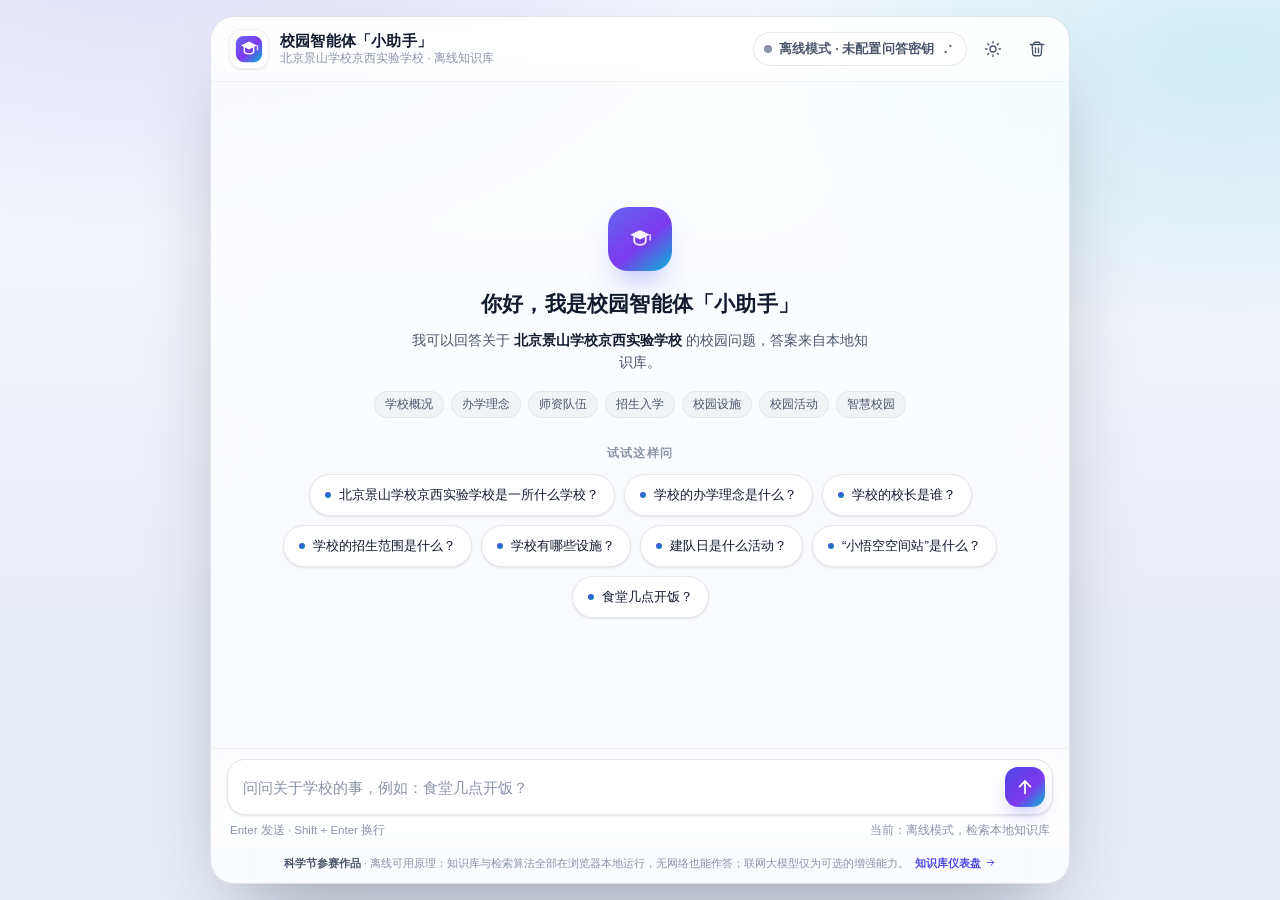
==== commit 409b51fb: "feat: add knowledge base admin dashboard page add admin.html and corresponding style assets, extract" ====
--- a/docs/index.html
+++ b/docs/index.html
@@ -8,6 +8,7 @@
   <meta name="description" content="校园智能体「小助手」：离线优先的校园问答演示，科学节参赛作品。">
   <!-- 内联 SVG favicon，无任何外部资源 -->
   <link rel="icon" href="data:image/svg+xml,%3Csvg%20xmlns='http://www.w3.org/2000/svg'%20viewBox='0%200%2032%2032'%3E%3Crect%20width='32'%20height='32'%20rx='9'%20fill='%234f46e5'/%3E%3Cpath%20d='M16%207%206.5%2011.6%2016%2016.2l9.5-4.6L16%207Z'%20fill='%23fff'/%3E%3Cpath%20d='M10.5%2014v4.1c0%201.9%202.5%203.4%205.5%203.4s5.5-1.5%205.5-3.4V14'%20fill='none'%20stroke='%23fff'%20stroke-width='1.6'%20stroke-linecap='round'/%3E%3C/svg%3E">
+  <link rel="stylesheet" href="assets/theme.css">
   <link rel="stylesheet" href="assets/app.css">
 </head>
 <body>
@@ -131,7 +132,7 @@
 
   <!-- ---------- 页脚 ---------- -->
   <footer class="foot">
-    <span><strong>科学节参赛作品</strong> · 离线可用原理：知识库与检索算法全部在浏览器本地运行，无网络也能作答；联网大模型仅为可选的增强能力。</span>
+    <span><strong>科学节参赛作品</strong> · 离线可用原理：知识库与检索算法全部在浏览器本地运行，无网络也能作答；联网大模型仅为可选的增强能力。<a class="foot-link" href="admin.html">知识库仪表盘<svg viewBox="0 0 24 24" width="11" height="11" aria-hidden="true"><path d="M5 12h14"/><path d="m13 6 6 6-6 6"/></svg></a></span>
   </footer>
 </div>
 
@@ -174,18 +175,57 @@
       仅当你点击「测试连接」或发起联网提问时，它才会随该次请求发送给你配置的大模型服务。
     </p>
 
+    <label class="field" for="providerSel">
+      <span class="field-label">服务商</span>
+      <span class="field-input">
+        <select id="providerSel">
+          <option value="">自动匹配</option>
+        </select>
+      </span>
+    </label>
+    <p class="field-hint">
+      留「自动匹配」时，系统会用你填的 Key 依次探测各服务商，<strong>第一个返回成功的即为当前服务商</strong>；
+      也可以手动指定，这样 Key 只会发给这一家。
+    </p>
+
+    <div class="field-row" id="customRow" hidden>
+      <label class="field" for="customBase">
+        <span class="field-label">服务地址 baseUrl</span>
+        <span class="field-input">
+          <input id="customBase" type="text" autocomplete="off" spellcheck="false"
+                 placeholder="https://example.com/v1">
+        </span>
+      </label>
+      <label class="field" for="customModel">
+        <span class="field-label">模型名</span>
+        <span class="field-input">
+          <input id="customModel" type="text" autocomplete="off" spellcheck="false"
+                 placeholder="例如 qwen-plus">
+        </span>
+      </label>
+    </div>
+
     <div class="panel-actions">
       <button class="btn btn-primary" id="keyTest" type="button">测试连接</button>
       <button class="btn btn-ghost" id="keyClear" type="button">清除</button>
     </div>
 
     <div class="probe" id="probeResult" hidden></div>
+
+    <label class="switch" for="forceOffline">
+      <input type="checkbox" id="forceOffline">
+      <span class="switch-track" aria-hidden="true"><span class="switch-thumb"></span></span>
+      <span class="switch-text">
+        <b>强制离线</b>
+        <small>打开后即使填了 Key 也不联网，用于现场演示「拔网线也能答」。</small>
+      </span>
+    </label>
 
     <div class="panel-note">
       <p class="note-title">关于两种模式</p>
       <ul class="note-list">
         <li><b>离线模式</b>：检索本地知识库作答，速度快、完全离线，答案带出处与核实标记。</li>
-        <li><b>在线模式</b>：把知识库检索结果作为上下文交给大模型润色/补充，适合知识库没有覆盖的问题。</li>
+        <li><b>在线模式</b>：把知识库检索结果作为上下文交给大模型改写；知识库没收录的问题，则由大模型用通用知识作答并标明来源。</li>
       </ul>
       <p class="note-foot">未通过的密钥不会启用在线模式，徽章会保持灰色或橙色。</p>
     </div>
--- a/docs/assets/theme.css
+++ b/docs/assets/theme.css
@@ -0,0 +1,135 @@
+/* ==========================================================================
+   校园智能体「小助手」· 共享主题令牌
+   纯静态、零外部依赖：无 CDN / 图标字体 / 网络图片。
+   主界面（index.html + app.css）与知识库仪表盘（admin.html + admin.css）
+   共同引用本文件，保证两处的配色、圆角、阴影、缓动完全同源，
+   改动主题只需改这里一处。
+   ========================================================================== */
+
+/* --------------------------------------------------------------------------
+   浅色主题（默认）
+   -------------------------------------------------------------------------- */
+:root {
+  color-scheme: light;
+
+  --bg-0: #e9edf7;
+  --bg-1: #f8f9fd;
+  --glow-1: rgba(99, 102, 241, .20);
+  --glow-2: rgba(6, 182, 212, .16);
+
+  --card: rgba(255, 255, 255, .74);
+  --card-solid: #ffffff;
+  --surface-2: rgba(255, 255, 255, .62);
+  --surface-3: rgba(17, 26, 46, .035);
+
+  --text: #111a2e;
+  --text-2: #4b556b;
+  --text-3: #8a93a8;
+
+  --line: rgba(17, 26, 46, .10);
+  --line-soft: rgba(17, 26, 46, .06);
+
+  --accent: #4f46e5;
+  --accent-2: #7c3aed;
+  --accent-soft: rgba(79, 70, 229, .10);
+  --cyan: #0891b2;
+
+  --ok: #0f9d58;
+  --ok-soft: rgba(15, 157, 88, .12);
+  --warn: #c2410c;
+  --warn-soft: rgba(234, 88, 12, .12);
+  --danger: #dc2626;
+
+  --bubble-a: #4f46e5;
+  --bubble-b: #7c3aed;
+
+  --shadow-sm: 0 1px 2px rgba(16, 24, 43, .06), 0 1px 3px rgba(16, 24, 43, .05);
+  --shadow-md: 0 14px 34px -14px rgba(16, 24, 43, .26);
+  --shadow-lg: 0 40px 80px -30px rgba(16, 24, 43, .40);
+
+  --radius: 18px;
+  --radius-sm: 12px;
+  --radius-lg: 24px;
+
+  --ease: cubic-bezier(.22, .61, .36, 1);
+}
+
+/* --------------------------------------------------------------------------
+   深色主题：手动切换时使用
+   -------------------------------------------------------------------------- */
+:root[data-theme="dark"] {
+  color-scheme: dark;
+
+  --bg-0: #05080f;
+  --bg-1: #0c1224;
+  --glow-1: rgba(99, 102, 241, .30);
+  --glow-2: rgba(34, 211, 238, .16);
+
+  --card: rgba(16, 22, 39, .72);
+  --card-solid: #121a2e;
+  --surface-2: rgba(255, 255, 255, .055);
+  --surface-3: rgba(255, 255, 255, .04);
+
+  --text: #e9edf8;
+  --text-2: #a7b2c9;
+  --text-3: #7b86a0;
+
+  --line: rgba(255, 255, 255, .11);
+  --line-soft: rgba(255, 255, 255, .06);
+
+  --accent: #8f90fb;
+  --accent-2: #a78bfa;
+  --accent-soft: rgba(143, 144, 251, .14);
+  --cyan: #22d3ee;
+
+  --ok: #34d399;
+  --ok-soft: rgba(52, 211, 153, .14);
+  --warn: #fb923c;
+  --warn-soft: rgba(251, 146, 60, .14);
+  --danger: #f87171;
+
+  --shadow-sm: 0 1px 2px rgba(0, 0, 0, .4);
+  --shadow-md: 0 14px 34px -14px rgba(0, 0, 0, .66);
+  --shadow-lg: 0 40px 80px -30px rgba(0, 0, 0, .8);
+}
+
+/* --------------------------------------------------------------------------
+   跟随系统（用户未手动指定时）
+   -------------------------------------------------------------------------- */
+@media (prefers-color-scheme: dark) {
+  :root:not([data-theme="light"]) {
+    color-scheme: dark;
+
+    --bg-0: #05080f;
+    --bg-1: #0c1224;
+    --glow-1: rgba(99, 102, 241, .30);
+    --glow-2: rgba(34, 211, 238, .16);
+
+    --card: rgba(16, 22, 39, .72);
+    --card-solid: #121a2e;
+    --surface-2: rgba(255, 255, 255, .055);
+    --surface-3: rgba(255, 255, 255, .04);
+
+    --text: #e9edf8;
+    --text-2: #a7b2c9;
+    --text-3: #7b86a0;
+
+    --line: rgba(255, 255, 255, .11);
+    --line-soft: rgba(255, 255, 255, .06);
+
+    --accent: #8f90fb;
+    --accent-2: #a78bfa;
+    --accent-soft: rgba(143, 144, 251, .14);
+    --cyan: #22d3ee;
+
+    --ok: #34d399;
+    --ok-soft: rgba(52, 211, 153, .14);
+    --warn: #fb923c;
+    --warn-soft: rgba(251, 146, 60, .14);
+    --danger: #f87171;
+
+    --shadow-sm: 0 1px 2px rgba(0, 0, 0, .4);
+    --shadow-md: 0 14px 34px -14px rgba(0, 0, 0, .66);
+    --shadow-lg: 0 40px 80px -30px rgba(0, 0, 0, .8);
+  }
+}
--- a/docs/assets/app.css
+++ b/docs/assets/app.css
@@ -4,128 +4,8 @@
    ========================================================================== */
 
 /* --------------------------------------------------------------------------
-   1. 主题变量
-   -------------------------------------------------------------------------- */
-:root {
-  color-scheme: light;
-
-  --bg-0: #e9edf7;
-  --bg-1: #f8f9fd;
-  --glow-1: rgba(99, 102, 241, .20);
-  --glow-2: rgba(6, 182, 212, .16);
-
-  --card: rgba(255, 255, 255, .74);
-  --card-solid: #ffffff;
-  --surface-2: rgba(255, 255, 255, .62);
-  --surface-3: rgba(17, 26, 46, .035);
-
-  --text: #111a2e;
-  --text-2: #4b556b;
-  --text-3: #8a93a8;
-
-  --line: rgba(17, 26, 46, .10);
-  --line-soft: rgba(17, 26, 46, .06);
-
-  --accent: #4f46e5;
-  --accent-2: #7c3aed;
-  --accent-soft: rgba(79, 70, 229, .10);
-  --cyan: #0891b2;
-
-  --ok: #0f9d58;
-  --ok-soft: rgba(15, 157, 88, .12);
-  --warn: #c2410c;
-  --warn-soft: rgba(234, 88, 12, .12);
-  --danger: #dc2626;
-
-  --bubble-a: #4f46e5;
-  --bubble-b: #7c3aed;
-
-  --shadow-sm: 0 1px 2px rgba(16, 24, 43, .06), 0 1px 3px rgba(16, 24, 43, .05);
-  --shadow-md: 0 14px 34px -14px rgba(16, 24, 43, .26);
-  --shadow-lg: 0 40px 80px -30px rgba(16, 24, 43, .40);
-
-  --radius: 18px;
-  --radius-sm: 12px;
-  --radius-lg: 24px;
-
-  --ease: cubic-bezier(.22, .61, .36, 1);
-}
-
-/* 深色主题：手动切换时使用 */
-:root[data-theme="dark"] {
-  color-scheme: dark;
-
-  --bg-0: #05080f;
-  --bg-1: #0c1224;
-  --glow-1: rgba(99, 102, 241, .30);
-  --glow-2: rgba(34, 211, 238, .16);
-
-  --card: rgba(16, 22, 39, .72);
-  --card-solid: #121a2e;
-  --surface-2: rgba(255, 255, 255, .055);
-  --surface-3: rgba(255, 255, 255, .04);
-
-  --text: #e9edf8;
-  --text-2: #a7b2c9;
-  --text-3: #7b86a0;
-
-  --line: rgba(255, 255, 255, .11);
-  --line-soft: rgba(255, 255, 255, .06);
-
-  --accent: #8f90fb;
-  --accent-2: #a78bfa;
-  --accent-soft: rgba(143, 144, 251, .14);
-  --cyan: #22d3ee;
-
-  --ok: #34d399;
-  --ok-soft: rgba(52, 211, 153, .14);
-  --warn: #fb923c;
-  --warn-soft: rgba(251, 146, 60, .14);
-  --danger: #f87171;
-
-  --shadow-sm: 0 1px 2px rgba(0, 0, 0, .4);
-  --shadow-md: 0 14px 34px -14px rgba(0, 0, 0, .66);
-  --shadow-lg: 0 40px 80px -30px rgba(0, 0, 0, .8);
-}
-
-/* 跟随系统（用户未手动指定时） */
-@media (prefers-color-scheme: dark) {
-  :root:not([data-theme="light"]) {
-    color-scheme: dark;
-
-    --bg-0: #05080f;
-    --bg-1: #0c1224;
-    --glow-1: rgba(99, 102, 241, .30);
-    --glow-2: rgba(34, 211, 238, .16);
-
-    --card: rgba(16, 22, 39, .72);
-    --card-solid: #121a2e;
-    --surface-2: rgba(255, 255, 255, .055);
-    --surface-3: rgba(255, 255, 255, .04);
-
-    --text: #e9edf8;
-    --text-2: #a7b2c9;
-    --text-3: #7b86a0;
-
-    --line: rgba(255, 255, 255, .11);
-    --line-soft: rgba(255, 255, 255, .06);
-
-    --accent: #8f90fb;
-    --accent-2: #a78bfa;
-    --accent-soft: rgba(143, 144, 251, .14);
-    --cyan: #22d3ee;
-
-    --ok: #34d399;
-    --ok-soft: rgba(52, 211, 153, .14);
-    --warn: #fb923c;
-    --warn-soft: rgba(251, 146, 60, .14);
-    --danger: #f87171;
-
-    --shadow-sm: 0 1px 2px rgba(0, 0, 0, .4);
-    --shadow-md: 0 14px 34px -14px rgba(0, 0, 0, .66);
-    --shadow-lg: 0 40px 80px -30px rgba(0, 0, 0, .8);
-  }
-}
+   1. 主题变量（在 assets/theme.css 中统一定义，index.html / admin.html 共用）
+   -------------------------------------------------------------------------- */
 
 /* --------------------------------------------------------------------------
    2. 基础
@@ -198,6 +78,7 @@
   -webkit-backdrop-filter: blur(24px) saturate(160%);
   backdrop-filter: blur(24px) saturate(160%);
   overflow: hidden;
+  animation: fadeUp .5s var(--ease) both;
 }
 
 /* --------------------------------------------------------------------------
@@ -914,6 +795,19 @@
   text-align: center;
 }
 .foot strong { color: var(--text-2); font-weight: 650; }
+.foot-link {
+  display: inline-flex;
+  align-items: center;
+  gap: 4px;
+  margin-left: 6px;
+  color: var(--accent);
+  font-weight: 600;
+  text-decoration: none;
+  border-bottom: 1px solid transparent;
+  transition: border-color .2s var(--ease), opacity .2s var(--ease);
+}
+.foot-link:hover { border-bottom-color: currentColor; }
+.foot-link svg { fill: none; stroke: currentColor; stroke-width: 2; stroke-linecap: round; stroke-linejoin: round; }
 
 /* --------------------------------------------------------------------------
    14. 设置面板
@@ -1031,6 +925,65 @@
 .field-hint { margin: 10px 2px 0; font-size: 12px; line-height: 1.6; color: var(--text-3); }
 .field-hint strong { color: var(--text-2); font-weight: 650; }
 
+/* ---------- 在线模式：服务商选择 / 强制离线开关 ---------- */
+.field-row { display: grid; grid-template-columns: 1fr 1fr; gap: 10px; margin-top: 14px; }
+
+/* select 与普通输入框共用 .field-input 的外壳 */
+.field-input select,
+.field-input input[type="text"] {
+  flex: 1 1 auto;
+  min-width: 0;
+  border: 0;
+  outline: 0;
+  background: transparent;
+  color: var(--text);
+  font-size: 13.6px;
+  padding: 9px 0;
+  font-family: inherit;
+}
+.field-input select { cursor: pointer; }
+.field-input input[type="text"] { font-family: ui-monospace, SFMono-Regular, Menlo, Consolas, monospace; }
+.field-input input[type="text"]::placeholder { color: var(--text-3); }
+
+.switch {
+  display: flex;
+  align-items: flex-start;
+  gap: 11px;
+  margin-top: 16px;
+  padding: 13px 14px;
+  border-radius: var(--radius-sm);
+  border: 1px solid var(--line);
+  background: var(--surface-3);
+  cursor: pointer;
+  transition: border-color .2s var(--ease);
+}
+.switch:hover { border-color: color-mix(in srgb, var(--accent) 40%, transparent); }
+.switch input { appearance: none; -webkit-appearance: none; margin: 0; width: 0; height: 0; opacity: 0; }
+.switch-track {
+  flex: 0 0 auto;
+  position: relative;
+  width: 38px; height: 22px;
+  margin-top: 1px;
+  border-radius: 999px;
+  background: var(--line);
+  transition: background .22s var(--ease);
+}
+.switch-thumb {
+  position: absolute; top: 3px; left: 3px;
+  width: 16px; height: 16px;
+  border-radius: 50%;
+  background: var(--card-solid);
+  box-shadow: var(--shadow-sm);
+  transition: transform .22s var(--ease);
+}
+.switch input:checked + .switch-track { background: var(--accent); }
+.switch input:checked + .switch-track .switch-thumb { transform: translateX(16px); }
+.switch input:focus-visible + .switch-track { box-shadow: 0 0 0 4px var(--accent-soft); }
+.switch-text b { display: block; font-size: 13px; font-weight: 650; color: var(--text); }
+.switch-text small { display: block; margin-top: 3px; font-size: 11.6px; line-height: 1.5; color: var(--text-3); }
+
+@media (max-width: 520px) { .field-row { grid-template-columns: 1fr; } }
+
 .panel-actions { display: flex; gap: 9px; margin-top: 16px; }
 
 .btn {
@@ -1075,6 +1028,8 @@
 .probe.ok { color: var(--ok); background: var(--ok-soft); border-color: color-mix(in srgb, var(--ok) 28%, transparent); }
 .probe.bad { color: var(--warn); background: var(--warn-soft); border-color: color-mix(in srgb, var(--warn) 28%, transparent); }
 .probe code { font-family: ui-monospace, SFMono-Regular, Menlo, Consolas, monospace; }
+/* 密钥检测失败时的「具体原因」，例如“HTTP 401”或“请求超时（2500ms）” */
+.probe-detail { display: inline-block; margin-top: 4px; color: var(--text-3); }
 
 .panel-note {
   margin-top: 22px;
